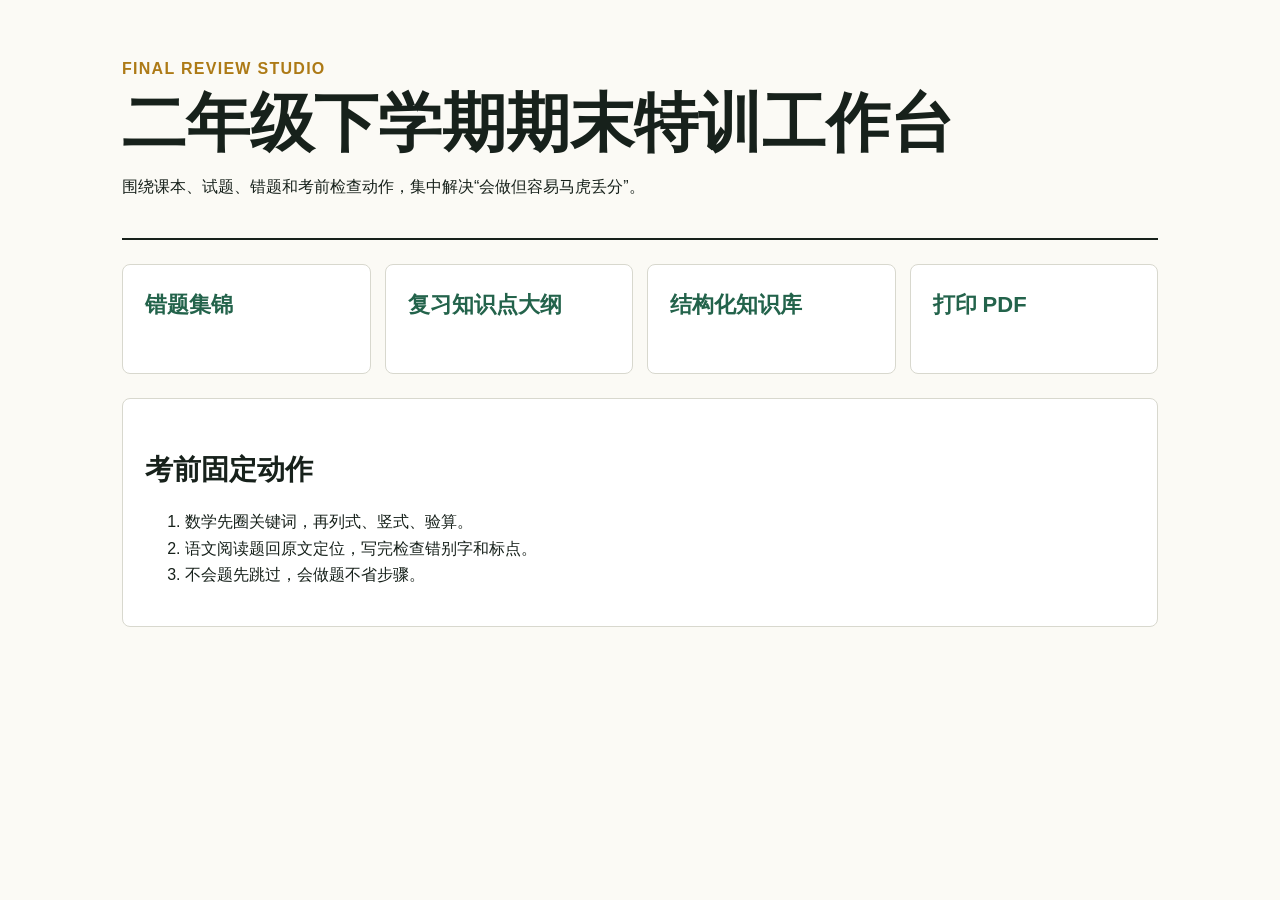
==== docs/index.html @ f17da0e7 "feat: build final review study workspace" ====
<!doctype html>
<html lang="zh-CN">
<head>
  <meta charset="utf-8">
  <meta name="viewport" content="width=device-width, initial-scale=1">
  <title>期末特训工作台</title>
  <link rel="stylesheet" href="assets/site.css">
  
</head>
<body>

<main class="home">
  <section class="home-hero">
    <p class="eyebrow">Final Review Studio</p>
    <h1>二年级下学期期末特训工作台</h1>
    <p>围绕课本、试题、错题和考前检查动作，集中解决“会做但容易马虎丢分”。</p>
  </section>
  <section class="tile-grid">
    <a class="tile" href="wrongbook/index.html">错题集锦</a>
    <a class="tile" href="outline/index.html">复习知识点大纲</a>
    <a class="tile" href="knowledge/index.html">结构化知识库</a>
    <a class="tile" href="downloads/index.html">打印 PDF</a>
  </section>
  <section class="exam-rules">
    <h2>考前固定动作</h2>
    <ol>
      <li>数学先圈关键词，再列式、竖式、验算。</li>
      <li>语文阅读题回原文定位，写完检查错别字和标点。</li>
      <li>不会题先跳过，会做题不省步骤。</li>
    </ol>
  </section>
</main>

</body>
</html>
---- docs/assets/site.css ----
:root{--ink:#17211b;--muted:#68746c;--paper:#fbfaf5;--line:#d8d8ce;--green:#23634b;--red:#c7352c;--blue:#2f5f98;--gold:#ad7a16}
*{box-sizing:border-box}body{margin:0;background:var(--paper);color:var(--ink);font-family:"Microsoft YaHei","Noto Sans CJK SC",sans-serif;line-height:1.65}a{color:inherit}.topbar{height:56px;display:flex;gap:18px;align-items:center;padding:0 28px;border-bottom:1px solid var(--line);background:#fffdf8;position:sticky;top:0;z-index:2}.topbar a{text-decoration:none;color:var(--green);font-weight:700}.layout{max-width:1120px;margin:0 auto;padding:34px 22px 70px}.home{max-width:1080px;margin:0 auto;padding:56px 22px}.home-hero,.page-head{border-bottom:2px solid var(--ink);padding-bottom:22px;margin-bottom:24px}.eyebrow{text-transform:uppercase;letter-spacing:.08em;color:var(--gold);font-weight:800;margin:0 0 8px}h1{font-size:clamp(34px,5vw,64px);line-height:1.05;margin:0 0 14px}h2{font-size:28px;margin:26px 0 12px}h3{margin:14px 0 8px}.tile-grid{display:grid;grid-template-columns:repeat(auto-fit,minmax(220px,1fr));gap:14px;margin:24px 0}.tile{display:block;padding:22px;min-height:110px;text-decoration:none;border:1px solid var(--line);background:white;border-radius:8px;font-size:22px;font-weight:800;color:var(--green)}.exam-rules,.outline-section{background:white;border:1px solid var(--line);border-radius:8px;padding:22px;margin-top:20px}.outline-columns{display:grid;grid-template-columns:repeat(auto-fit,minmax(220px,1fr));gap:18px}.toolbar{display:flex;gap:10px;margin:18px 0;flex-wrap:wrap}.toolbar button{border:1px solid var(--line);background:white;border-radius:999px;padding:8px 16px;font-weight:800;cursor:pointer}.toolbar button.active{background:var(--ink);color:white}.wrong-grid{display:grid;gap:16px}.wrong-card{background:white;border:1px solid var(--line);border-left:8px solid var(--red);border-radius:8px;padding:18px}.wrong-card__meta{display:flex;gap:10px;flex-wrap:wrap;color:var(--muted);font-size:14px}.reason{font-weight:700;color:var(--blue)}pre{white-space:pre-wrap;word-break:break-word;background:#f3f1e8;border:1px solid var(--line);border-radius:6px;padding:14px;max-height:420px;overflow:auto}.knowledge-toggle summary{cursor:pointer;font-weight:900;color:var(--red)}.star{font-size:24px;color:var(--red);vertical-align:-2px}.knowledge-panel{border-top:1px solid var(--line);margin-top:12px;padding-top:12px}.article{max-width:900px}.article code{white-space:pre-wrap}@media print{.topbar,.toolbar{display:none}.wrong-card{break-inside:avoid}body{background:white}.layout{padding:0}pre{max-height:none}}
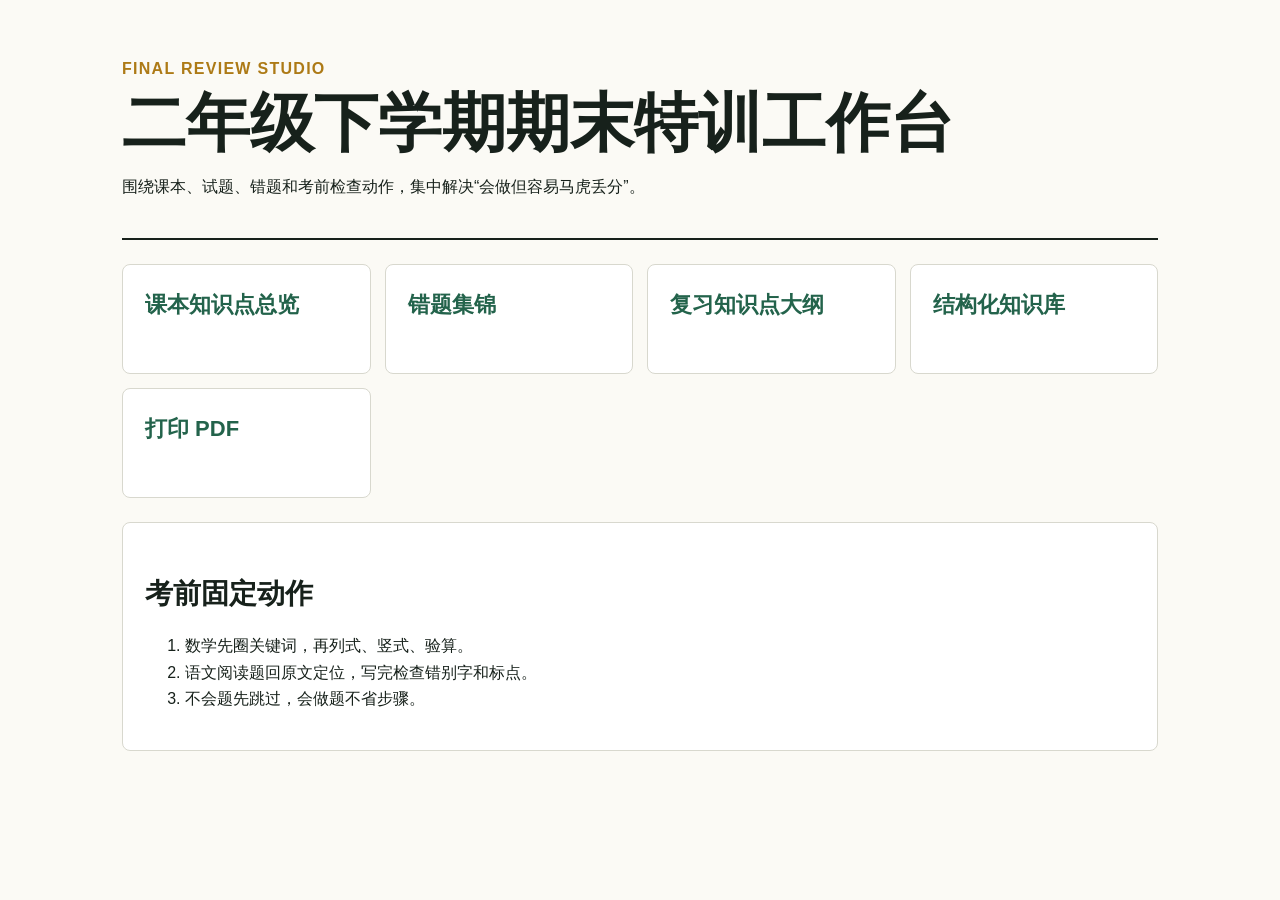
==== commit 489116a3: "feat: add textbook knowledge map page" ====
--- a/docs/index.html
+++ b/docs/index.html
@@ -16,6 +16,7 @@
     <p>围绕课本、试题、错题和考前检查动作，集中解决“会做但容易马虎丢分”。</p>
   </section>
   <section class="tile-grid">
+    <a class="tile" href="textbook-map/index.html">课本知识点总览</a>
     <a class="tile" href="wrongbook/index.html">错题集锦</a>
     <a class="tile" href="outline/index.html">复习知识点大纲</a>
     <a class="tile" href="knowledge/index.html">结构化知识库</a>
--- a/docs/assets/site.css
+++ b/docs/assets/site.css
@@ -1,2 +1,2 @@
 :root{--ink:#17211b;--muted:#68746c;--paper:#fbfaf5;--line:#d8d8ce;--green:#23634b;--red:#c7352c;--blue:#2f5f98;--gold:#ad7a16}
-*{box-sizing:border-box}body{margin:0;background:var(--paper);color:var(--ink);font-family:"Microsoft YaHei","Noto Sans CJK SC",sans-serif;line-height:1.65}a{color:inherit}.topbar{height:56px;display:flex;gap:18px;align-items:center;padding:0 28px;border-bottom:1px solid var(--line);background:#fffdf8;position:sticky;top:0;z-index:2}.topbar a{text-decoration:none;color:var(--green);font-weight:700}.layout{max-width:1120px;margin:0 auto;padding:34px 22px 70px}.home{max-width:1080px;margin:0 auto;padding:56px 22px}.home-hero,.page-head{border-bottom:2px solid var(--ink);padding-bottom:22px;margin-bottom:24px}.eyebrow{text-transform:uppercase;letter-spacing:.08em;color:var(--gold);font-weight:800;margin:0 0 8px}h1{font-size:clamp(34px,5vw,64px);line-height:1.05;margin:0 0 14px}h2{font-size:28px;margin:26px 0 12px}h3{margin:14px 0 8px}.tile-grid{display:grid;grid-template-columns:repeat(auto-fit,minmax(220px,1fr));gap:14px;margin:24px 0}.tile{display:block;padding:22px;min-height:110px;text-decoration:none;border:1px solid var(--line);background:white;border-radius:8px;font-size:22px;font-weight:800;color:var(--green)}.exam-rules,.outline-section{background:white;border:1px solid var(--line);border-radius:8px;padding:22px;margin-top:20px}.outline-columns{display:grid;grid-template-columns:repeat(auto-fit,minmax(220px,1fr));gap:18px}.toolbar{display:flex;gap:10px;margin:18px 0;flex-wrap:wrap}.toolbar button{border:1px solid var(--line);background:white;border-radius:999px;padding:8px 16px;font-weight:800;cursor:pointer}.toolbar button.active{background:var(--ink);color:white}.wrong-grid{display:grid;gap:16px}.wrong-card{background:white;border:1px solid var(--line);border-left:8px solid var(--red);border-radius:8px;padding:18px}.wrong-card__meta{display:flex;gap:10px;flex-wrap:wrap;color:var(--muted);font-size:14px}.reason{font-weight:700;color:var(--blue)}pre{white-space:pre-wrap;word-break:break-word;background:#f3f1e8;border:1px solid var(--line);border-radius:6px;padding:14px;max-height:420px;overflow:auto}.knowledge-toggle summary{cursor:pointer;font-weight:900;color:var(--red)}.star{font-size:24px;color:var(--red);vertical-align:-2px}.knowledge-panel{border-top:1px solid var(--line);margin-top:12px;padding-top:12px}.article{max-width:900px}.article code{white-space:pre-wrap}@media print{.topbar,.toolbar{display:none}.wrong-card{break-inside:avoid}body{background:white}.layout{padding:0}pre{max-height:none}}+*{box-sizing:border-box}body{margin:0;background:var(--paper);color:var(--ink);font-family:"Microsoft YaHei","Noto Sans CJK SC",sans-serif;line-height:1.65}a{color:inherit}.topbar{height:56px;display:flex;gap:18px;align-items:center;padding:0 28px;border-bottom:1px solid var(--line);background:#fffdf8;position:sticky;top:0;z-index:2}.topbar a{text-decoration:none;color:var(--green);font-weight:700}.layout{max-width:1120px;margin:0 auto;padding:34px 22px 70px}.home{max-width:1080px;margin:0 auto;padding:56px 22px}.home-hero,.page-head{border-bottom:2px solid var(--ink);padding-bottom:22px;margin-bottom:24px}.eyebrow{text-transform:uppercase;letter-spacing:.08em;color:var(--gold);font-weight:800;margin:0 0 8px}h1{font-size:clamp(34px,5vw,64px);line-height:1.05;margin:0 0 14px}h2{font-size:28px;margin:26px 0 12px}h3{margin:14px 0 8px}.tile-grid{display:grid;grid-template-columns:repeat(auto-fit,minmax(220px,1fr));gap:14px;margin:24px 0}.tile{display:block;padding:22px;min-height:110px;text-decoration:none;border:1px solid var(--line);background:white;border-radius:8px;font-size:22px;font-weight:800;color:var(--green)}.exam-rules,.outline-section{background:white;border:1px solid var(--line);border-radius:8px;padding:22px;margin-top:20px}.outline-columns{display:grid;grid-template-columns:repeat(auto-fit,minmax(220px,1fr));gap:18px}.toolbar{display:flex;gap:10px;margin:18px 0;flex-wrap:wrap}.toolbar button{border:1px solid var(--line);background:white;border-radius:999px;padding:8px 16px;font-weight:800;cursor:pointer}.toolbar button.active{background:var(--ink);color:white}.wrong-grid{display:grid;gap:16px}.wrong-card{background:white;border:1px solid var(--line);border-left:8px solid var(--red);border-radius:8px;padding:18px}.wrong-card__meta{display:flex;gap:10px;flex-wrap:wrap;color:var(--muted);font-size:14px}.reason{font-weight:700;color:var(--blue)}pre{white-space:pre-wrap;word-break:break-word;background:#f3f1e8;border:1px solid var(--line);border-radius:6px;padding:14px;max-height:420px;overflow:auto}.knowledge-toggle summary{cursor:pointer;font-weight:900;color:var(--red)}.star{font-size:24px;color:var(--red);vertical-align:-2px}.knowledge-panel{border-top:1px solid var(--line);margin-top:12px;padding-top:12px}.article{max-width:900px}.article code{white-space:pre-wrap}.textbook-layout{max-width:1240px}.textbook-head{display:grid;grid-template-columns:minmax(0,1fr);gap:10px}.subject-switch{display:flex;gap:8px;margin:18px 0 22px;position:sticky;top:56px;z-index:1;background:linear-gradient(#fbfaf5 70%,rgba(251,250,245,.75));padding:10px 0}.subject-tab{border:1px solid var(--line);background:#fffdf8;color:var(--ink);border-radius:8px;padding:10px 22px;font-weight:900;font-size:18px;cursor:pointer}.subject-tab.active{background:var(--ink);color:white}.subject-map{display:none}.subject-map.active{display:block}.subject-intro{display:grid;grid-template-columns:1.35fr .9fr .9fr;gap:14px;padding:20px;border:1px solid var(--line);border-radius:8px;background:#fffdf8}.subject-intro.language{border-top:8px solid var(--green)}.subject-intro.math{border-top:8px solid var(--blue)}.subject-intro h2{margin-top:0}.focus-box{background:white;border:1px solid var(--line);border-radius:8px;padding:16px}.risk-box{border-color:#e5b8aa}.focus-box ol,.focus-box ul{margin:0;padding-left:20px}.unit-timeline{position:relative;display:grid;gap:14px;margin-top:18px}.unit-timeline:before{content:"";position:absolute;left:28px;top:0;bottom:0;width:2px;background:var(--line)}.unit-card{display:grid;grid-template-columns:64px minmax(0,1fr);gap:14px;position:relative}.unit-number{height:56px;width:56px;border-radius:50%;background:var(--ink);color:white;display:grid;place-items:center;font-weight:900;z-index:1}.unit-body{background:white;border:1px solid var(--line);border-radius:8px;padding:18px}.unit-body h3{margin:0 0 10px;font-size:24px}.lesson-strip{display:flex;flex-wrap:wrap;gap:8px;margin-bottom:14px}.lesson-strip span{border:1px solid var(--line);background:#f7f5ed;border-radius:999px;padding:4px 10px;font-size:14px}.unit-columns{display:grid;grid-template-columns:1fr 1fr;gap:12px}.unit-columns section{background:#fbfaf5;border:1px solid var(--line);border-radius:8px;padding:12px}.unit-columns h4{margin:0 0 6px;color:var(--green)}.unit-columns ul{margin:0;padding-left:20px}@media(max-width:820px){.subject-intro,.unit-columns{grid-template-columns:1fr}.topbar{overflow:auto}.unit-card{grid-template-columns:48px minmax(0,1fr)}.unit-number{width:44px;height:44px}.unit-timeline:before{left:22px}}@media print{.topbar,.toolbar,.subject-switch{display:none}.wrong-card,.unit-card{break-inside:avoid}body{background:white}.layout{padding:0}pre{max-height:none}.subject-map{display:block}.subject-intro,.unit-body{box-shadow:none}}
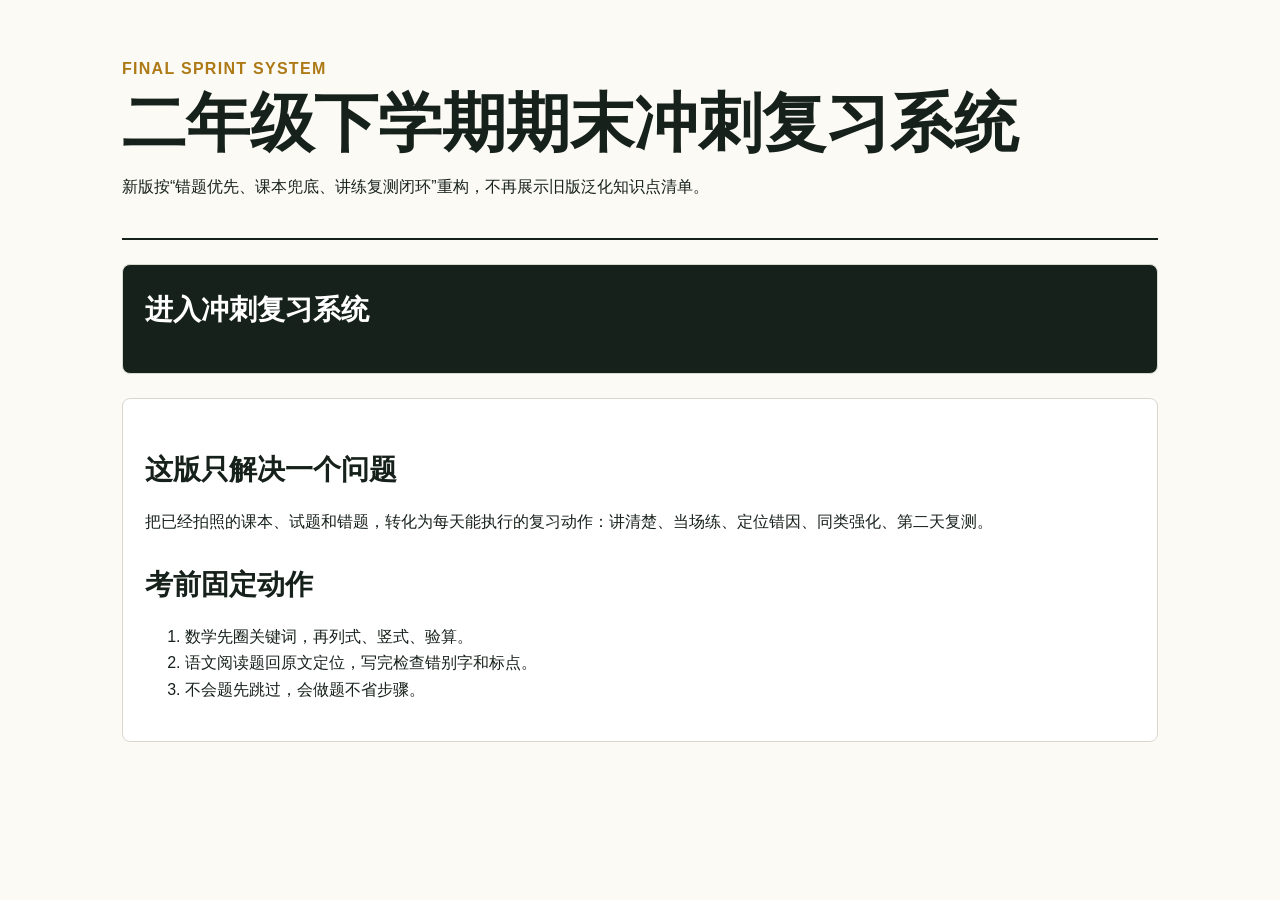
==== commit aff5eaf9: "feat: rebuild final sprint review system" ====
--- a/docs/index.html
+++ b/docs/index.html
@@ -4,6 +4,7 @@
   <meta charset="utf-8">
   <meta name="viewport" content="width=device-width, initial-scale=1">
   <title>期末特训工作台</title>
+  <link rel="icon" href="data:,">
   <link rel="stylesheet" href="assets/site.css">
   
 </head>
@@ -11,18 +12,16 @@
 
 <main class="home">
   <section class="home-hero">
-    <p class="eyebrow">Final Review Studio</p>
-    <h1>二年级下学期期末特训工作台</h1>
-    <p>围绕课本、试题、错题和考前检查动作，集中解决“会做但容易马虎丢分”。</p>
+    <p class="eyebrow">Final Sprint System</p>
+    <h1>二年级下学期期末冲刺复习系统</h1>
+    <p>新版按“错题优先、课本兜底、讲练复测闭环”重构，不再展示旧版泛化知识点清单。</p>
   </section>
   <section class="tile-grid">
-    <a class="tile" href="textbook-map/index.html">课本知识点总览</a>
-    <a class="tile" href="wrongbook/index.html">错题集锦</a>
-    <a class="tile" href="outline/index.html">复习知识点大纲</a>
-    <a class="tile" href="knowledge/index.html">结构化知识库</a>
-    <a class="tile" href="downloads/index.html">打印 PDF</a>
+    <a class="tile primary-tile" href="sprint/index.html">进入冲刺复习系统</a>
   </section>
   <section class="exam-rules">
+    <h2>这版只解决一个问题</h2>
+    <p>把已经拍照的课本、试题和错题，转化为每天能执行的复习动作：讲清楚、当场练、定位错因、同类强化、第二天复测。</p>
     <h2>考前固定动作</h2>
     <ol>
       <li>数学先圈关键词，再列式、竖式、验算。</li>
--- a/docs/assets/site.css
+++ b/docs/assets/site.css
@@ -1,2 +1,26 @@
-:root{--ink:#17211b;--muted:#68746c;--paper:#fbfaf5;--line:#d8d8ce;--green:#23634b;--red:#c7352c;--blue:#2f5f98;--gold:#ad7a16}
-*{box-sizing:border-box}body{margin:0;background:var(--paper);color:var(--ink);font-family:"Microsoft YaHei","Noto Sans CJK SC",sans-serif;line-height:1.65}a{color:inherit}.topbar{height:56px;display:flex;gap:18px;align-items:center;padding:0 28px;border-bottom:1px solid var(--line);background:#fffdf8;position:sticky;top:0;z-index:2}.topbar a{text-decoration:none;color:var(--green);font-weight:700}.layout{max-width:1120px;margin:0 auto;padding:34px 22px 70px}.home{max-width:1080px;margin:0 auto;padding:56px 22px}.home-hero,.page-head{border-bottom:2px solid var(--ink);padding-bottom:22px;margin-bottom:24px}.eyebrow{text-transform:uppercase;letter-spacing:.08em;color:var(--gold);font-weight:800;margin:0 0 8px}h1{font-size:clamp(34px,5vw,64px);line-height:1.05;margin:0 0 14px}h2{font-size:28px;margin:26px 0 12px}h3{margin:14px 0 8px}.tile-grid{display:grid;grid-template-columns:repeat(auto-fit,minmax(220px,1fr));gap:14px;margin:24px 0}.tile{display:block;padding:22px;min-height:110px;text-decoration:none;border:1px solid var(--line);background:white;border-radius:8px;font-size:22px;font-weight:800;color:var(--green)}.exam-rules,.outline-section{background:white;border:1px solid var(--line);border-radius:8px;padding:22px;margin-top:20px}.outline-columns{display:grid;grid-template-columns:repeat(auto-fit,minmax(220px,1fr));gap:18px}.toolbar{display:flex;gap:10px;margin:18px 0;flex-wrap:wrap}.toolbar button{border:1px solid var(--line);background:white;border-radius:999px;padding:8px 16px;font-weight:800;cursor:pointer}.toolbar button.active{background:var(--ink);color:white}.wrong-grid{display:grid;gap:16px}.wrong-card{background:white;border:1px solid var(--line);border-left:8px solid var(--red);border-radius:8px;padding:18px}.wrong-card__meta{display:flex;gap:10px;flex-wrap:wrap;color:var(--muted);font-size:14px}.reason{font-weight:700;color:var(--blue)}pre{white-space:pre-wrap;word-break:break-word;background:#f3f1e8;border:1px solid var(--line);border-radius:6px;padding:14px;max-height:420px;overflow:auto}.knowledge-toggle summary{cursor:pointer;font-weight:900;color:var(--red)}.star{font-size:24px;color:var(--red);vertical-align:-2px}.knowledge-panel{border-top:1px solid var(--line);margin-top:12px;padding-top:12px}.article{max-width:900px}.article code{white-space:pre-wrap}.textbook-layout{max-width:1240px}.textbook-head{display:grid;grid-template-columns:minmax(0,1fr);gap:10px}.subject-switch{display:flex;gap:8px;margin:18px 0 22px;position:sticky;top:56px;z-index:1;background:linear-gradient(#fbfaf5 70%,rgba(251,250,245,.75));padding:10px 0}.subject-tab{border:1px solid var(--line);background:#fffdf8;color:var(--ink);border-radius:8px;padding:10px 22px;font-weight:900;font-size:18px;cursor:pointer}.subject-tab.active{background:var(--ink);color:white}.subject-map{display:none}.subject-map.active{display:block}.subject-intro{display:grid;grid-template-columns:1.35fr .9fr .9fr;gap:14px;padding:20px;border:1px solid var(--line);border-radius:8px;background:#fffdf8}.subject-intro.language{border-top:8px solid var(--green)}.subject-intro.math{border-top:8px solid var(--blue)}.subject-intro h2{margin-top:0}.focus-box{background:white;border:1px solid var(--line);border-radius:8px;padding:16px}.risk-box{border-color:#e5b8aa}.focus-box ol,.focus-box ul{margin:0;padding-left:20px}.unit-timeline{position:relative;display:grid;gap:14px;margin-top:18px}.unit-timeline:before{content:"";position:absolute;left:28px;top:0;bottom:0;width:2px;background:var(--line)}.unit-card{display:grid;grid-template-columns:64px minmax(0,1fr);gap:14px;position:relative}.unit-number{height:56px;width:56px;border-radius:50%;background:var(--ink);color:white;display:grid;place-items:center;font-weight:900;z-index:1}.unit-body{background:white;border:1px solid var(--line);border-radius:8px;padding:18px}.unit-body h3{margin:0 0 10px;font-size:24px}.lesson-strip{display:flex;flex-wrap:wrap;gap:8px;margin-bottom:14px}.lesson-strip span{border:1px solid var(--line);background:#f7f5ed;border-radius:999px;padding:4px 10px;font-size:14px}.unit-columns{display:grid;grid-template-columns:1fr 1fr;gap:12px}.unit-columns section{background:#fbfaf5;border:1px solid var(--line);border-radius:8px;padding:12px}.unit-columns h4{margin:0 0 6px;color:var(--green)}.unit-columns ul{margin:0;padding-left:20px}@media(max-width:820px){.subject-intro,.unit-columns{grid-template-columns:1fr}.topbar{overflow:auto}.unit-card{grid-template-columns:48px minmax(0,1fr)}.unit-number{width:44px;height:44px}.unit-timeline:before{left:22px}}@media print{.topbar,.toolbar,.subject-switch{display:none}.wrong-card,.unit-card{break-inside:avoid}body{background:white}.layout{padding:0}pre{max-height:none}.subject-map{display:block}.subject-intro,.unit-body{box-shadow:none}}+
+:root{--ink:#17211b;--muted:#68746c;--paper:#fbfaf5;--line:#d8d8ce;--green:#23634b;--red:#c7352c;--blue:#2f5f98;--gold:#ad7a16;--mint:#e8f2ec;--sky:#e8f0f8;--warm:#f7efe1}
+*{box-sizing:border-box}body{margin:0;background:var(--paper);color:var(--ink);font-family:"Microsoft YaHei","Noto Sans CJK SC",sans-serif;line-height:1.65}a{color:inherit}.topbar{height:56px;display:flex;gap:18px;align-items:center;padding:0 28px;border-bottom:1px solid var(--line);background:#fffdf8;position:sticky;top:0;z-index:2}.topbar a{text-decoration:none;color:var(--green);font-weight:700}.layout{max-width:1120px;margin:0 auto;padding:34px 22px 70px}.home{max-width:1080px;margin:0 auto;padding:56px 22px}.home-hero,.page-head{border-bottom:2px solid var(--ink);padding-bottom:22px;margin-bottom:24px}.eyebrow{text-transform:uppercase;letter-spacing:.08em;color:var(--gold);font-weight:800;margin:0 0 8px}h1{font-size:clamp(34px,5vw,64px);line-height:1.05;margin:0 0 14px}h2{font-size:28px;margin:26px 0 12px}h3{margin:14px 0 8px}.tile-grid{display:grid;grid-template-columns:repeat(auto-fit,minmax(220px,1fr));gap:14px;margin:24px 0}.tile{display:block;padding:22px;min-height:110px;text-decoration:none;border:1px solid var(--line);background:white;border-radius:8px;font-size:22px;font-weight:800;color:var(--green)}.exam-rules,.outline-section{background:white;border:1px solid var(--line);border-radius:8px;padding:22px;margin-top:20px}.outline-columns{display:grid;grid-template-columns:repeat(auto-fit,minmax(220px,1fr));gap:18px}.toolbar{display:flex;gap:10px;margin:18px 0;flex-wrap:wrap}.toolbar button{border:1px solid var(--line);background:white;border-radius:999px;padding:8px 16px;font-weight:800;cursor:pointer}.toolbar button.active{background:var(--ink);color:white}.wrong-grid{display:grid;gap:16px}.wrong-card{background:white;border:1px solid var(--line);border-left:8px solid var(--red);border-radius:8px;padding:18px}.wrong-card__meta{display:flex;gap:10px;flex-wrap:wrap;color:var(--muted);font-size:14px}.reason{font-weight:700;color:var(--blue)}pre{white-space:pre-wrap;word-break:break-word;background:#f3f1e8;border:1px solid var(--line);border-radius:6px;padding:14px;max-height:420px;overflow:auto}.knowledge-toggle summary{cursor:pointer;font-weight:900;color:var(--red)}.star{font-size:24px;color:var(--red);vertical-align:-2px}.knowledge-panel{border-top:1px solid var(--line);margin-top:12px;padding-top:12px}.article{max-width:900px}.article code{white-space:pre-wrap}.textbook-layout{max-width:1240px}.textbook-head{display:grid;grid-template-columns:minmax(0,1fr);gap:10px}.subject-switch{display:flex;gap:8px;margin:18px 0 22px;position:sticky;top:56px;z-index:1;background:linear-gradient(#fbfaf5 70%,rgba(251,250,245,.75));padding:10px 0}.subject-tab{border:1px solid var(--line);background:#fffdf8;color:var(--ink);border-radius:8px;padding:10px 22px;font-weight:900;font-size:18px;cursor:pointer}.subject-tab.active{background:var(--ink);color:white}.subject-map{display:none}.subject-map.active{display:block}.subject-intro{display:grid;grid-template-columns:1.35fr .9fr .9fr;gap:14px;padding:20px;border:1px solid var(--line);border-radius:8px;background:#fffdf8}.subject-intro.language{border-top:8px solid var(--green)}.subject-intro.math{border-top:8px solid var(--blue)}.subject-intro h2{margin-top:0}.focus-box{background:white;border:1px solid var(--line);border-radius:8px;padding:16px}.risk-box{border-color:#e5b8aa}.focus-box ol,.focus-box ul{margin:0;padding-left:20px}.unit-timeline{position:relative;display:grid;gap:14px;margin-top:18px}.unit-timeline:before{content:"";position:absolute;left:28px;top:0;bottom:0;width:2px;background:var(--line)}.unit-card{display:grid;grid-template-columns:64px minmax(0,1fr);gap:14px;position:relative}.unit-number{height:56px;width:56px;border-radius:50%;background:var(--ink);color:white;display:grid;place-items:center;font-weight:900;z-index:1}.unit-body{background:white;border:1px solid var(--line);border-radius:8px;padding:18px}.unit-body h3{margin:0 0 10px;font-size:24px}.lesson-strip{display:flex;flex-wrap:wrap;gap:8px;margin-bottom:14px}.lesson-strip span{border:1px solid var(--line);background:#f7f5ed;border-radius:999px;padding:4px 10px;font-size:14px}.unit-columns{display:grid;grid-template-columns:1fr 1fr;gap:12px}.unit-columns section{background:#fbfaf5;border:1px solid var(--line);border-radius:8px;padding:12px}.unit-columns h4{margin:0 0 6px;color:var(--green)}.unit-columns ul{margin:0;padding-left:20px}.detail-board{margin-top:14px;border-top:1px solid var(--line);padding-top:14px}.detail-board>h4{margin:0 0 10px;color:var(--blue);font-size:18px}.detail-grid{display:grid;grid-template-columns:repeat(3,minmax(0,1fr));gap:12px}.detail-group{border:1px solid var(--line);border-radius:8px;background:#fffdf8;padding:12px}.detail-group h5{margin:0 0 8px;font-size:16px;color:var(--ink)}.detail-group ul{margin:0;padding-left:19px}.detail-group li{margin:4px 0}@media(max-width:980px){.detail-grid{grid-template-columns:1fr 1fr}}@media(max-width:820px){.subject-intro,.unit-columns,.detail-grid{grid-template-columns:1fr}.topbar{overflow:auto}.unit-card{grid-template-columns:48px minmax(0,1fr)}.unit-number{width:44px;height:44px}.unit-timeline:before{left:22px}}@media print{.topbar,.toolbar,.subject-switch{display:none}.wrong-card,.unit-card{break-inside:avoid}body{background:white}.layout{padding:0}pre{max-height:none}.subject-map{display:block}.subject-intro,.unit-body{box-shadow:none}}
+.primary-tile{font-size:28px;background:var(--ink);color:white}
+.sprint-layout{max-width:1220px}
+.sprint-head{background:linear-gradient(90deg,var(--mint),#fffdf8);border:1px solid var(--line);border-left:10px solid var(--green);border-radius:8px;padding:26px}
+.wrong-signal-board,.five-day-board,.subject-sprint{margin-top:22px}
+.wrong-signal-board{display:grid;grid-template-columns:.8fr 1.2fr;gap:16px;align-items:start}
+.summary-grid{display:grid;grid-template-columns:1fr 1fr;gap:14px}
+.summary-block,.day-card,.sprint-module{background:white;border:1px solid var(--line);border-radius:8px;padding:18px}
+.topic-card{display:grid;grid-template-columns:44px minmax(0,1fr);gap:10px;border-top:1px solid var(--line);padding-top:12px;margin-top:12px}
+.topic-card__count{width:38px;height:38px;border-radius:50%;background:var(--red);color:white;display:grid;place-items:center;font-weight:900}
+.topic-card h4{margin:0 0 4px}.topic-card ul{margin:0;padding-left:18px}.topic-card strong{overflow-wrap:anywhere}
+.day-grid{display:grid;grid-template-columns:repeat(5,minmax(0,1fr));gap:12px}
+.day-card{background:var(--warm)}.day-card span,.module-head span{display:inline-block;background:var(--ink);color:white;border-radius:999px;padding:3px 10px;font-weight:900;font-size:13px}
+.day-card h3{font-size:19px}.subject-sprint__head{border-top:3px solid var(--ink);padding-top:18px}
+.sprint-module{margin:16px 0;border-left:8px solid var(--blue)}.module-head h3{font-size:26px;margin:10px 0 6px}
+.module-grid{display:grid;grid-template-columns:repeat(3,minmax(0,1fr));gap:12px;margin:14px 0}
+.module-grid section{background:#fbfaf5;border:1px solid var(--line);border-radius:8px;padding:14px}
+.example-board{background:var(--sky);border:1px solid #c7d8e8;border-radius:8px;padding:14px}
+.worked-example{background:white;border:1px solid var(--line);border-radius:8px;padding:14px;margin:10px 0}
+.worked-example h5{font-size:18px;margin:0 0 8px}.trap{color:var(--red)}
+.source-panel{margin-top:12px;background:#fffdf8;border:1px dashed var(--line);border-radius:8px;padding:10px}.source-panel summary{cursor:pointer;font-weight:900;color:var(--green)}
+@media(max-width:1100px){.day-grid{grid-template-columns:repeat(2,minmax(0,1fr))}.wrong-signal-board,.summary-grid{grid-template-columns:1fr}.module-grid{grid-template-columns:1fr 1fr}}
+@media(max-width:820px){.module-grid,.day-grid{grid-template-columns:1fr}.sprint-head{padding:18px}}
+@media print{.sprint-module,.day-card{break-inside:avoid}}
